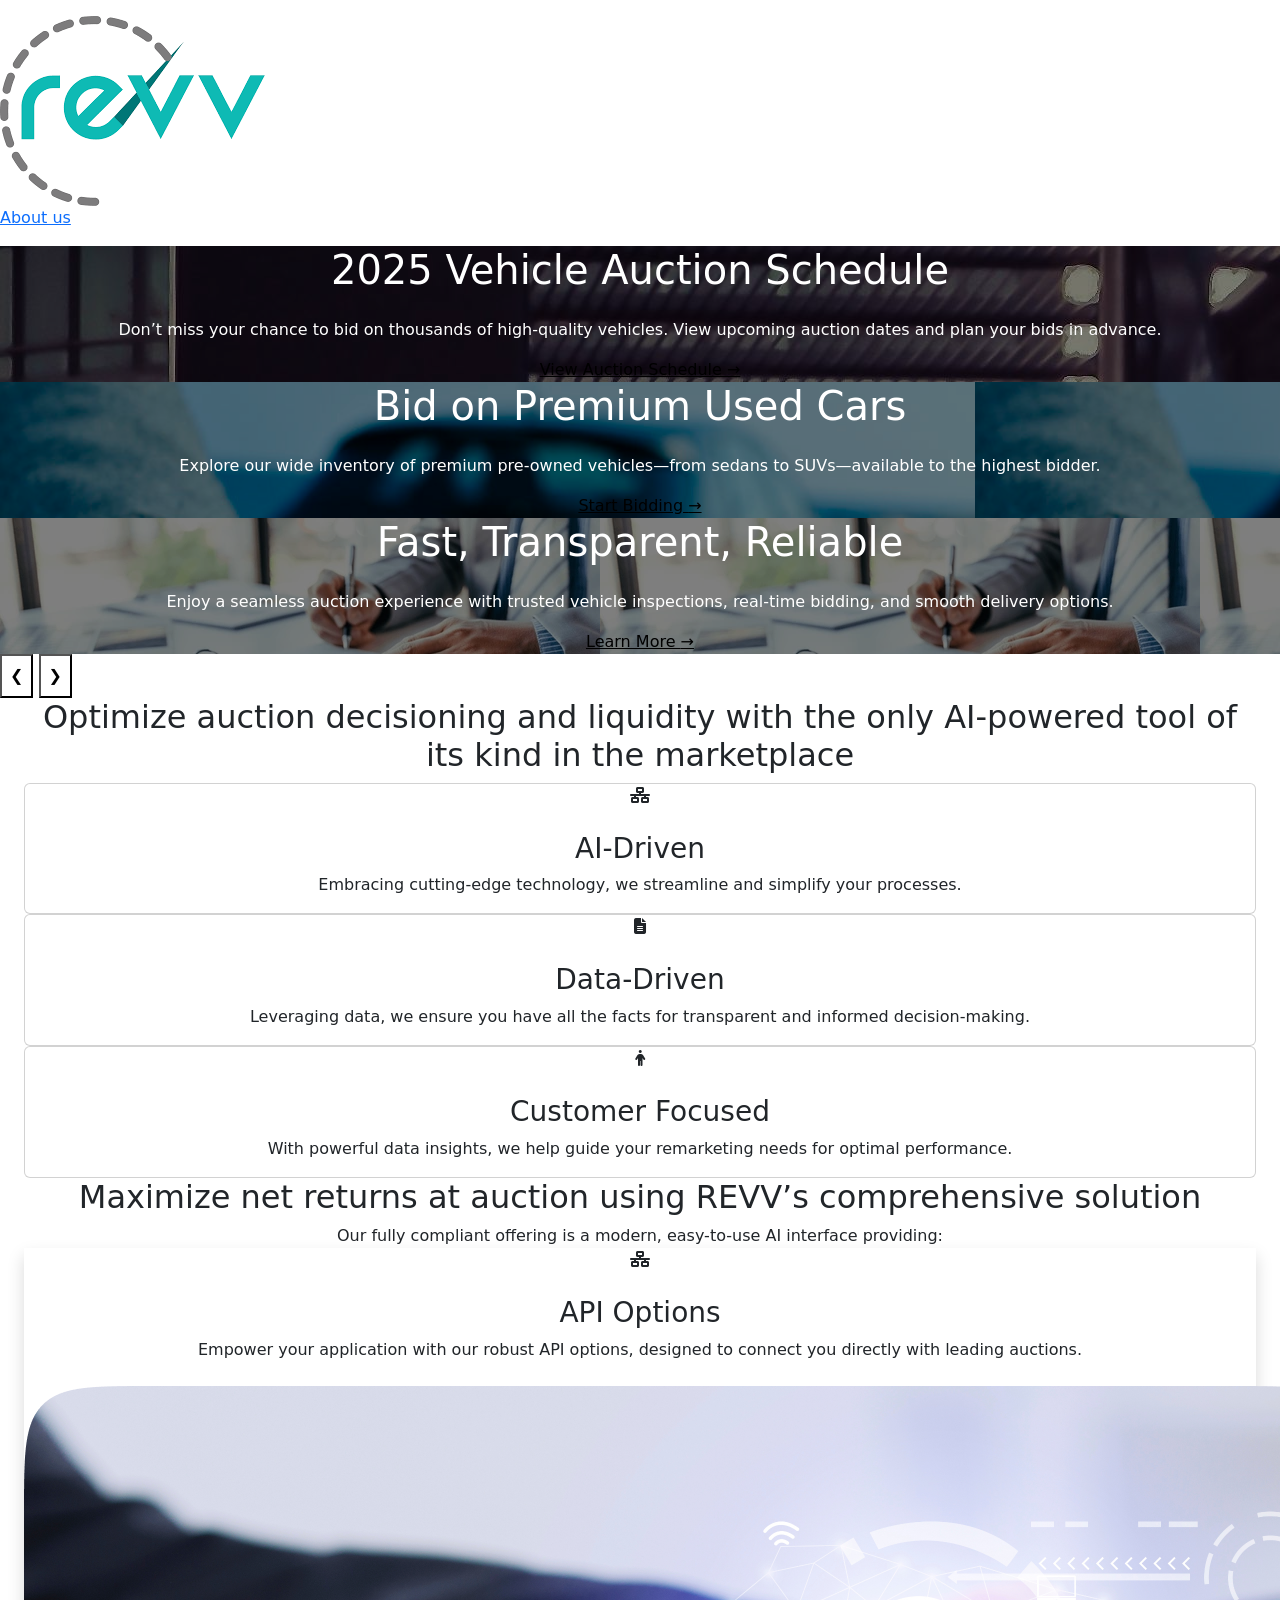
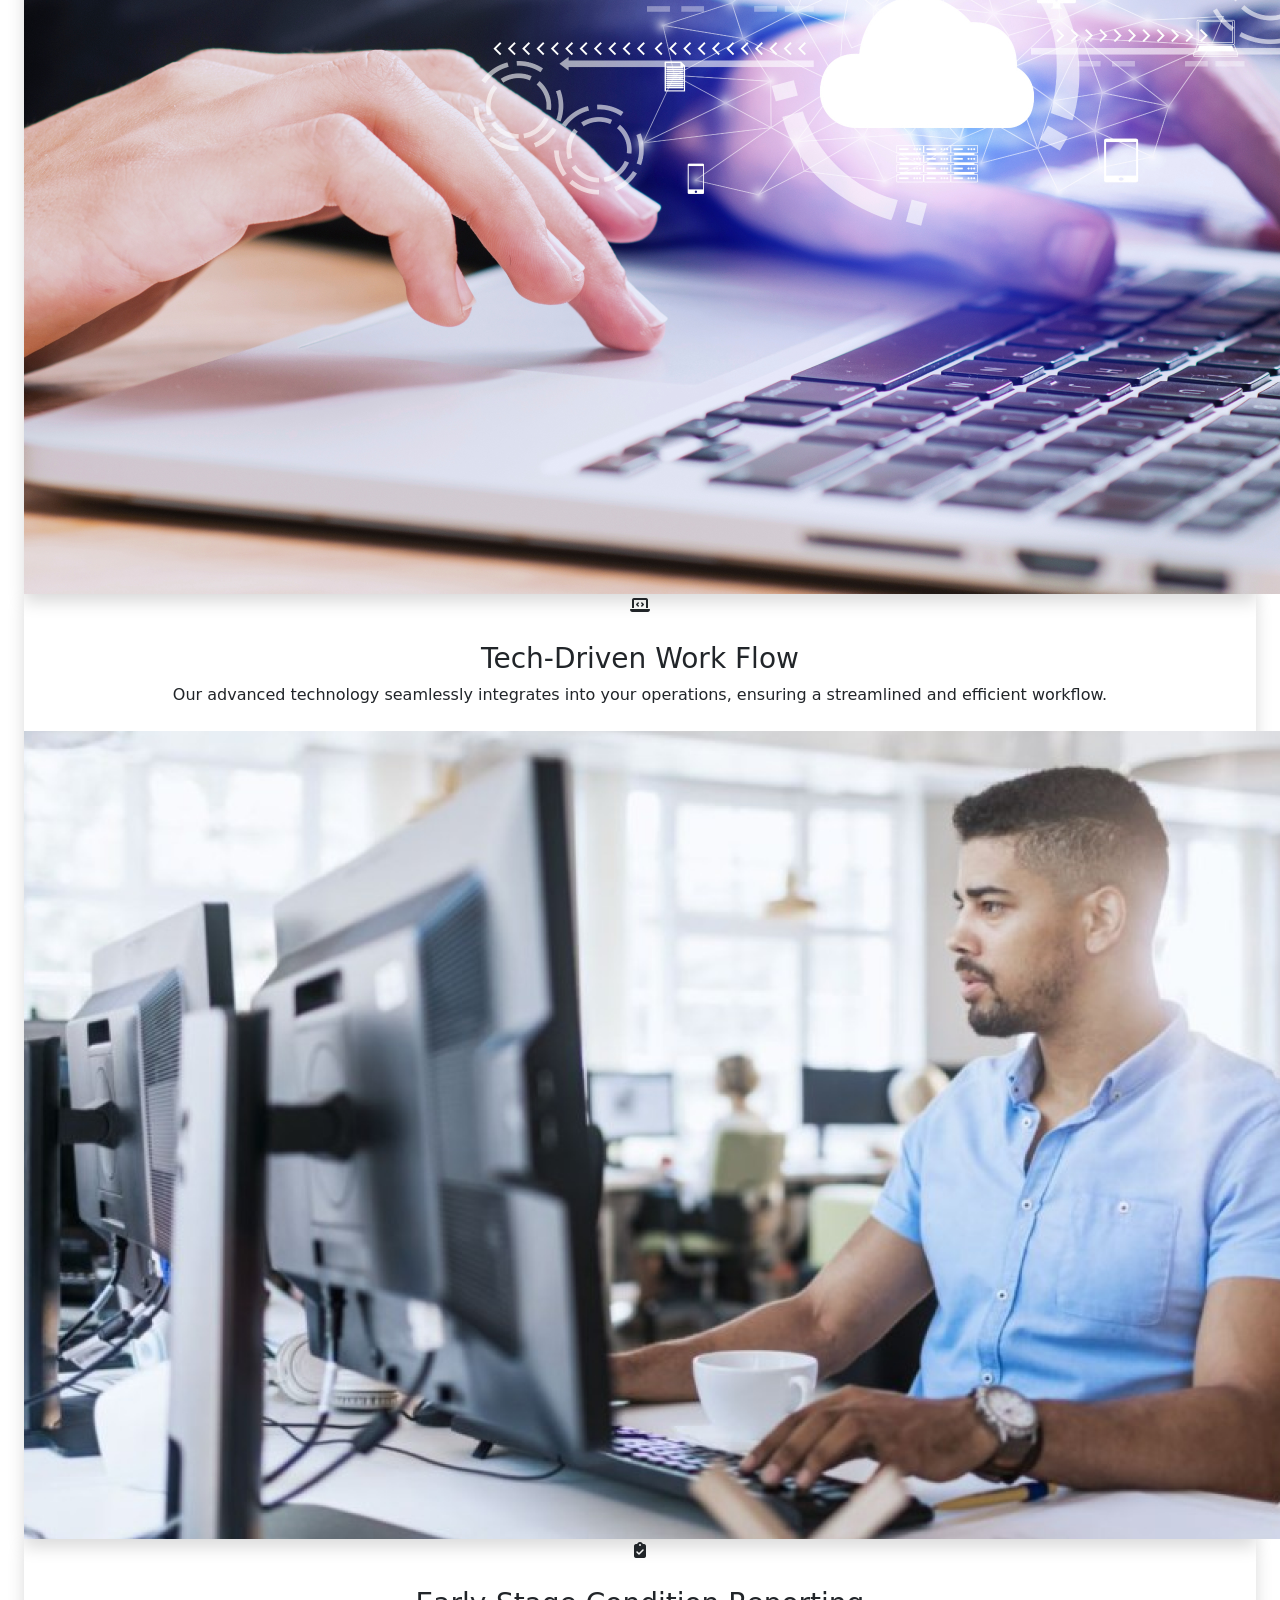
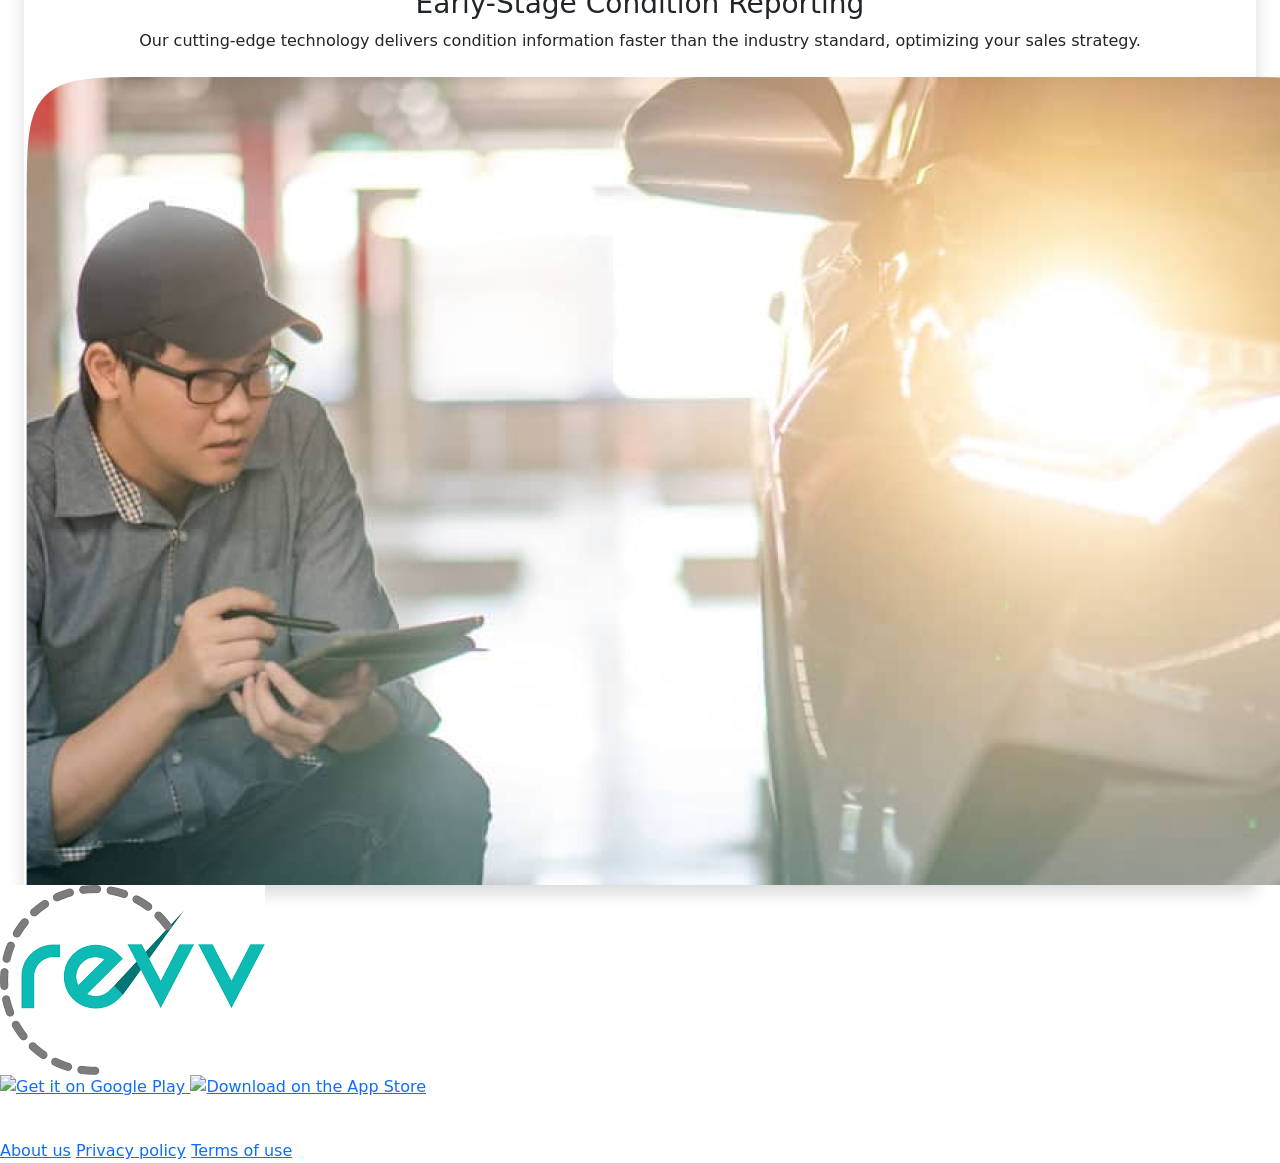
==== html index/index.html @ 60a27c34 "revv index" ====
<!DOCTYPE html>
<html lang="en">

<head>
  <meta charset="UTF-8" />
  <meta name="viewport" content="width=device-width, initial-scale=1.0" />
  <title>REVV Car Auction</title>
  <!-- Tailwind CSS: For utility-first CSS styling. -->
  <script src="https://cdn.tailwindcss.com"></script>
  <!-- Font Awesome: For icon fonts. -->
  <link rel="stylesheet" href="https://cdnjs.cloudflare.com/ajax/libs/font-awesome/6.5.1/css/all.min.css">
 <!-- Bootstrap: For layout or components (though rarely used in this file). -->
  <link href="https://cdn.jsdelivr.net/npm/bootstrap@5.3.0/dist/css/bootstrap.min.css" rel="stylesheet">
  <link href="https://cdn.jsdelivr.net/npm/bootstrap-icons@1.10.5/font/bootstrap-icons.css" rel="stylesheet">
</head>

<body class="bg-gray-100 text-gray-800">
  <!-- Top Nav -->
  <nav class="bg-white px-6 py-3 shadow flex justify-between items-center">
    <!-- Logo with link and more space -->
    <a href="index.html" class="flex items-center ml-12">
      <img src="revv.png" alt="Logo" class="h-10 md:h-16">
    </a>

    <!-- Links -->
    <div class="flex items-center space-x-6">
      <a href="https://revv.vin/about-us" class="text-gray-700 font-medium hover:text-blue-600">About us</a>
      <a href="login.html"
        class="bg-blue-900 text-white px-4 py-1.5 rounded-lg text-sm font-semibold hover:bg-blue-800 transition">
        Login
      </a>
    </div>
  </nav>

  <!-- Slider Section -->
  <section class="relative h-[500px] w-full overflow-hidden">
    <!-- Slides -->
    <div id="slides" class="relative h-full transition-all duration-700 ease-in-out">

      <!-- Slide 1 -->
      <div class="absolute inset-0 bg-cover bg-center" style="background-image: url('car.jpg');" data-slide="0">
        <div class="absolute inset-0 bg-black bg-opacity-50 flex items-center justify-center">
          <div class="text-center text-white max-w-2xl px-4">
            <h1 class="text-4xl md:text-5xl font-bold mb-4">2025 Vehicle Auction Schedule</h1>
            <p class="mb-6 text-lg">
              Don’t miss your chance to bid on thousands of high-quality vehicles. View upcoming auction dates and plan
              your bids in advance.
            </p>
            <a href="#"
              class="bg-yellow-400 hover:bg-yellow-500 text-black font-semibold px-6 py-3 rounded inline-flex items-center">
              View Auction Schedule <span class="ml-2 text-xl">→</span>
            </a>
          </div>
        </div>
      </div>

      <!-- Slide 2 -->
      <div class="absolute inset-0 bg-cover bg-center" style="background-image: url('car2.png');" data-slide="0">
        <div class="absolute inset-0 bg-black bg-opacity-50 flex items-center justify-center">
          <div class="text-center text-white max-w-2xl px-4">
            <h1 class="text-4xl md:text-5xl font-bold mb-4">Bid on Premium Used Cars</h1>
            <p class="mb-6 text-lg">
              Explore our wide inventory of premium pre-owned vehicles—from sedans to SUVs—available to the highest
              bidder.
            </p>
            <a href="#"
              class="bg-yellow-400 hover:bg-yellow-500 text-black font-semibold px-6 py-3 rounded inline-flex items-center">
              Start Bidding <span class="ml-2 text-xl">→</span>
            </a>
          </div>
        </div>
      </div>

      <!-- Slide 3 -->
      <div class="absolute inset-0 bg-cover bg-center" style="background-image: url('car4.jpg');" data-slide="0">
        <div class="absolute inset-0 bg-black bg-opacity-50 flex items-center justify-center">
          <div class="text-center text-white max-w-2xl px-4">
            <h1 class="text-4xl md:text-5xl font-bold mb-4">Fast, Transparent, Reliable</h1>
            <p class="mb-6 text-lg">
              Enjoy a seamless auction experience with trusted vehicle inspections, real-time bidding, and smooth
              delivery options.
            </p>
            <a href="#"
              class="bg-yellow-400 hover:bg-yellow-500 text-black font-semibold px-6 py-3 rounded inline-flex items-center">
              Learn More <span class="ml-2 text-xl">→</span>
            </a>
          </div>
        </div>
      </div>
    </div>

    <!-- Navigation Arrows -->
    <button onclick="prevSlide()"
      class="absolute left-2 top-1/2 transform -translate-y-1/2 bg-white bg-opacity-50 hover:bg-opacity-80 text-black p-2 rounded-full text-2xl">❮</button>
    <button onclick="nextSlide()"
      class="absolute right-2 top-1/2 transform -translate-y-1/2 bg-white bg-opacity-50 hover:bg-opacity-80 text-black p-2 rounded-full text-2xl">❯</button>
  </section>

  <section class="py-16 bg-white">
    <div class="max-w-7xl mx-auto px-4 text-center">
      <h2 class="text-2xl md:text-3xl font-semibold text-gray-800 mb-10">
        Optimize auction decisioning and liquidity with the only AI-powered tool of its kind in the marketplace
      </h2>

      <div class="grid grid-cols-1 md:grid-cols-3 gap-6">
        <!-- Card 1 -->
        <div
          class="card bg-green-100 rounded-2xl p-6 text-left shadow-md transition cursor-pointer hover:bg-green-900 hover:text-white">
          <div class="text-4xl mb-4">

            <i class="fa-solid fa-network-wired"></i>

          </div>
          <h3 class="font-semibold text-lg mb-2">AI-Driven</h3>
          <p>
            Embracing cutting-edge technology, we streamline and simplify your processes.
          </p>
        </div>

        <!-- Card 2 -->
        <div
          class="card bg-green-100 rounded-2xl p-6 text-left shadow-md transition cursor-pointer hover:bg-green-900 hover:text-white">

          <div class="text-4xl mb-4">

            <i class="fa-solid fa-file-lines"></i>
          </div>
          <h3 class="font-semibold text-lg mb-2">Data-Driven</h3>
          <p>
            Leveraging data, we ensure you have all the facts for transparent and informed decision-making.
          </p>
        </div>

        <!-- Card 3 -->
        <div
          class="card bg-green-100 rounded-2xl p-6 text-left shadow-md transition cursor-pointer hover:bg-green-900 hover:text-white">

          <div class="text-4xl mb-4">

            <i class="fa-solid fa-person"></i>
          </div>
          <h3 class="font-semibold text-lg mb-2">Customer Focused</h3>
          <p>
            With powerful data insights, we help guide your remarketing needs for optimal performance.
          </p>
        </div>
      </div>
    </div>
  </section>


  <section class="py-16 bg-white">
    <div class="max-w-7xl mx-auto px-4 text-center">
      <h2 class="text-2xl md:text-3xl font-semibold text-gray-800 mb-10">
        Maximize net returns at auction using REVV’s comprehensive solution
      </h2>
      <h3 class="text-2xl md:text-3xl font-semibold text-gray-800 mb-10"></h3>
      Our fully compliant offering is a modern, easy-to-use AI interface providing:
      <div class="grid grid-cols-1 md:grid-cols-3 gap-6 text-left">

        <!-- Card 1 -->
        <div class="purple-card bg-purple-100 rounded-2xl p-6 shadow hover:shadow-lg transition cursor-pointer">
          <div class="icon text-3xl mb-4 text-purple-700">
            <i class="fa-solid fa-network-wired"></i>
          </div>
          <h3 class="title font-semibold text-lg mb-2 text-gray-800">API Options</h3>
          <p class="description text-gray-700 mb-4">
            Empower your application with our robust API options, designed to connect you directly with leading
            auctions.
          </p>
          <img src="api.png" alt="API Options" class="w-full rounded-lg object-cover">
        </div>

        <!-- Card 2 -->
        <div class="purple-card bg-purple-100 rounded-2xl p-6 shadow hover:shadow-lg transition cursor-pointer">
          <div class="icon text-3xl mb-4 text-purple-700">
            <i class="fa-solid fa-laptop-code"></i>
          </div>
          <h3 class="title font-semibold text-lg mb-2 text-gray-800">Tech-Driven Work Flow</h3>
          <p class="description text-gray-700 mb-4">
            Our advanced technology seamlessly integrates into your operations, ensuring a streamlined and efficient
            workflow.
          </p>
          <img src="tech.png" alt="Tech-Driven Workflow" class="w-full rounded-lg object-cover">
        </div>

        <!-- Card 3 -->
        <div class="purple-card bg-purple-100 rounded-2xl p-6 shadow hover:shadow-lg transition cursor-pointer">
          <div class="icon text-3xl mb-4 text-purple-700">
            <i class="fa-solid fa-clipboard-check"></i>
          </div>
          <h3 class="title font-semibold text-lg mb-2 text-gray-800">Early-Stage Condition Reporting</h3>
          <p class="description text-gray-700 mb-4">
            Our cutting-edge technology delivers condition information faster than the industry standard, optimizing
            your sales strategy.
          </p>
          <img src="early.png" alt="Condition Reporting" class="w-full rounded-lg object-cover">
        </div>

      </div>
    </div>
  </section>
<footer class="bg-[#000066] text-white py-8">
  <div class="max-w-7xl mx-auto px-6 flex flex-col md:flex-row justify-between items-start gap-8">

    <!-- Left Section: Logo + App Buttons + Copyright -->
    <div class="flex flex-col items-start space-y-4">
      <!-- Logo -->
      <a href="index.html">
        <img src="revv.png" alt="REVV Logo" class="h-10">
      </a>

      <!-- App Badges -->
      <div class="flex gap-3">
        <a href="https://play.google.com/store/apps/details?id=com.revv.vin" target="_blank">
          <img src="https://upload.wikimedia.org/wikipedia/commons/7/78/Google_Play_Store_badge_EN.svg" alt="Get it on Google Play" class="h-10">
        </a>
        <a href="https://apps.apple.com/us/app/revv-ai/id6740824555" target="_blank">
          <img src="https://developer.apple.com/assets/elements/badges/download-on-the-app-store.svg" alt="Download on the App Store" class="h-10">
        </a>
      </div>

      <!-- Copyright -->
      <p class="text-sm">©2025 REVV. All rights reserved.</p>
    </div>

    <!-- Right Section: Footer Links -->
    <div class="text-left md:text-left space-y-2">
      <a href="#" class="block hover:underline">About us</a>
      <a href="#" class="block hover:underline">Privacy policy</a>
      <a href="#" class="block hover:underline">Terms of use</a>
    </div>
  </div>
</footer>




  <script>
    // Green cards - already working
    const greenCards = document.querySelectorAll('.card');

    greenCards.forEach(card => {
      card.addEventListener('click', () => {
        greenCards.forEach(c => {
          c.classList.remove('bg-green-900', 'text-white');
          c.classList.add('bg-green-100', 'text-gray-700');
        });

        card.classList.remove('bg-green-100', 'text-gray-700');
        card.classList.add('bg-green-900', 'text-white');
      });
    });

    // Purple cards - hover functionality with text color change
    const purpleCards = document.querySelectorAll('.purple-card');

    purpleCards.forEach(card => {
      card.addEventListener('mouseenter', () => {
        card.classList.remove('bg-purple-100');
        card.classList.add('bg-purple-900');

        // Change icon color
        card.querySelector('.icon').classList.remove('text-purple-700');
        card.querySelector('.icon').classList.add('text-white');

        // Change title color
        card.querySelector('.title').classList.remove('text-gray-800');
        card.querySelector('.title').classList.add('text-white');

        // Change description color
        card.querySelector('.description').classList.remove('text-gray-700');
        card.querySelector('.description').classList.add('text-white');
      });

      card.addEventListener('mouseleave', () => {
        card.classList.remove('bg-purple-900');
        card.classList.add('bg-purple-100');

        // Revert icon color
        card.querySelector('.icon').classList.remove('text-white');
        card.querySelector('.icon').classList.add('text-purple-700');

        // Revert title color
        card.querySelector('.title').classList.remove('text-white');
        card.querySelector('.title').classList.add('text-gray-800');

        // Revert description color
        card.querySelector('.description').classList.remove('text-white');
        card.querySelector('.description').classList.add('text-gray-700');
      });
    });
  </script>



  <script>
    const slides = document.querySelectorAll('[data-slide]');
    let currentSlide = 0;

    function showSlide(index) {
      slides.forEach((slide, i) => {
        slide.classList.toggle('hidden', i !== index);
      });
    }

    function nextSlide() {
      currentSlide = (currentSlide + 1) % slides.length;
      showSlide(currentSlide);
    }

    function prevSlide() {
      currentSlide = (currentSlide - 1 + slides.length) % slides.length;
      showSlide(currentSlide);
    }

    setInterval(nextSlide, 5000); 
  </script>




</body>

</html>
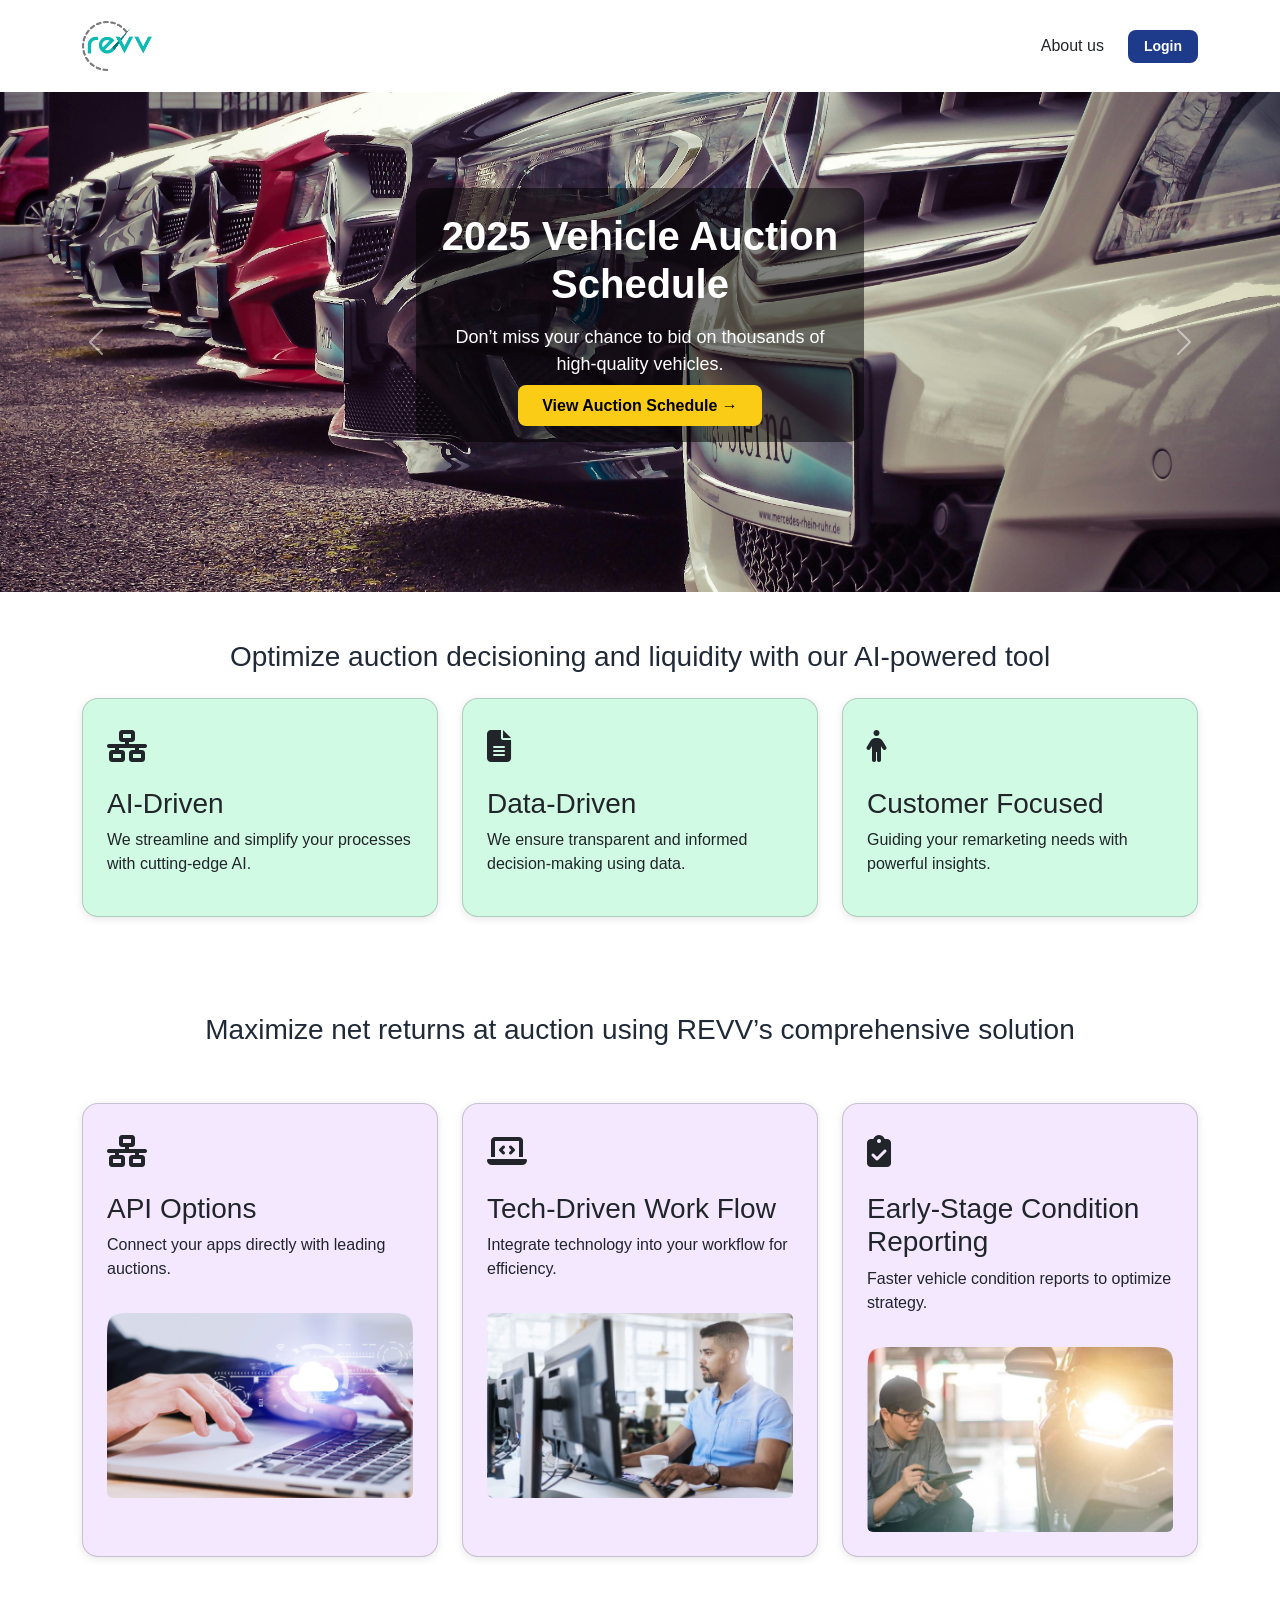
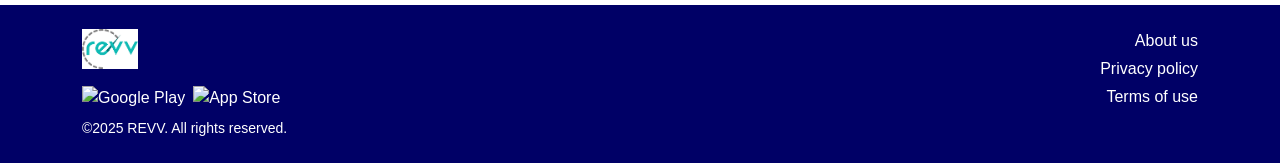
==== commit c0f114f6: "java script examples commit" ====
--- a/html index/index.html
+++ b/html index/index.html
@@ -5,321 +5,357 @@
   <meta charset="UTF-8" />
   <meta name="viewport" content="width=device-width, initial-scale=1.0" />
   <title>REVV Car Auction</title>
-  <!-- Tailwind CSS: For utility-first CSS styling. -->
-  <script src="https://cdn.tailwindcss.com"></script>
-  <!-- Font Awesome: For icon fonts. -->
-  <link rel="stylesheet" href="https://cdnjs.cloudflare.com/ajax/libs/font-awesome/6.5.1/css/all.min.css">
- <!-- Bootstrap: For layout or components (though rarely used in this file). -->
-  <link href="https://cdn.jsdelivr.net/npm/bootstrap@5.3.0/dist/css/bootstrap.min.css" rel="stylesheet">
-  <link href="https://cdn.jsdelivr.net/npm/bootstrap-icons@1.10.5/font/bootstrap-icons.css" rel="stylesheet">
+
+  <!-- Bootstrap CSS -->
+  <link href="https://cdn.jsdelivr.net/npm/bootstrap@5.3.0/dist/css/bootstrap.min.css" rel="stylesheet" />
+  <!-- Font Awesome for Icons -->
+  <link rel="stylesheet" href="https://cdnjs.cloudflare.com/ajax/libs/font-awesome/6.5.1/css/all.min.css" />
+
+  <style>
+    body {
+      margin: 0;
+      font-family: sans-serif;
+      background-color: #f3f4f6;
+      color: #1f2937;
+    }
+
+    a {
+      text-decoration: none;
+      color: inherit;
+    }
+
+    /* Navbar */
+    .navbar {
+      background-color: white;
+      padding: 0.75rem 1.5rem;
+      display: flex;
+      justify-content: space-between;
+      align-items: center;
+      box-shadow: 0 1px 3px rgba(0, 0, 0, 0.1);
+    }
+
+    .logo img {
+      height: 40px;
+    }
+
+    .nav-links a {
+      margin-left: 1.5rem;
+      font-weight: 500;
+    }
+
+    .login-btn {
+      background-color: #1e3a8a;
+      color: white;
+      padding: 0.375rem 1rem;
+      border-radius: 8px;
+      font-size: 0.875rem;
+      font-weight: 600;
+    }
+
+    .login-btn:hover {
+      background-color: #1e40af;
+    }
+
+    /* Bootstrap Carousel Custom Styling */
+    .carousel-slide {
+      height: 500px;
+      background-size: cover;
+      background-position: center;
+      position: relative;
+    }
+
+    .carousel-caption {
+      position: absolute;
+      bottom: 30%;
+      left: 50%;
+      transform: translateX(-50%);
+      color: white;
+      text-align: center;
+      max-width: 700px;
+      background-color: rgba(0, 0, 0, 0.5);
+      padding: 1.5rem;
+      border-radius: 1rem;
+    }
+
+    .carousel-caption h1 {
+      font-size: 2.5rem;
+      font-weight: bold;
+      margin-bottom: 1rem;
+    }
+
+    .carousel-caption p {
+      font-size: 1.125rem;
+      margin-bottom: 1rem;
+    }
+
+    .yellow-btn {
+      background-color: #facc15;
+      padding: 0.75rem 1.5rem;
+      border-radius: 8px;
+      font-weight: bold;
+      color: black;
+    }
+
+    .yellow-btn:hover {
+      background-color: #eab308;
+    }
+
+    /* Section */
+    .features-section {
+      padding: 4rem 1rem;
+      background: white;
+      text-align: center;
+    }
+
+    .features-section h2 {
+      font-size: 1.75rem;
+      margin-bottom: 2rem;
+    }
+
+    .card-grid {
+      display: grid;
+      gap: 1.5rem;
+      grid-template-columns: 1fr;
+      max-width: 1200px;
+      margin: auto;
+    }
+
+    @media (min-width: 768px) {
+      .card-grid {
+        grid-template-columns: repeat(3, 1fr);
+      }
+    }
+
+    .card {
+      padding: 1.5rem;
+      border-radius: 1rem;
+      box-shadow: 0 2px 8px rgba(0, 0, 0, 0.1);
+      text-align: left;
+      cursor: pointer;
+      transition: all 0.3s;
+    }
+
+    .card img {
+      width: 100%;
+      border-radius: 0.5rem;
+      margin-top: 1rem;
+    }
+
+    .green-card {
+      background-color: #d1fae5;
+    }
+
+    .green-card:hover {
+      background-color: #065f46;
+      color: white;
+    }
+
+    .purple-card {
+      background-color: #f3e8ff;
+    }
+
+    .purple-card:hover {
+      background-color: #6b21a8;
+      color: white;
+    }
+
+    .icon {
+      font-size: 2rem;
+      margin-bottom: 1rem;
+    }
+
+    .purple {
+      color: #7e22ce;
+    }
+
+    footer {
+      background-color: #000066;
+      color: white;
+      padding: 2rem 1rem;
+    }
+
+    .footer-container {
+      display: flex;
+      flex-direction: column;
+      gap: 2rem;
+      max-width: 1200px;
+      margin: auto;
+    }
+
+    .footer-left img {
+      height: 40px;
+    }
+
+    .app-badges img {
+      height: 40px;
+      margin-right: 1rem;
+    }
+
+    .footer-right a {
+      display: block;
+      margin-bottom: 0.5rem;
+    }
+  </style>
 </head>
 
-<body class="bg-gray-100 text-gray-800">
-  <!-- Top Nav -->
-  <nav class="bg-white px-6 py-3 shadow flex justify-between items-center">
-    <!-- Logo with link and more space -->
-    <a href="index.html" class="flex items-center ml-12">
-      <img src="revv.png" alt="Logo" class="h-10 md:h-16">
-    </a>
-
-    <!-- Links -->
-    <div class="flex items-center space-x-6">
-      <a href="https://revv.vin/about-us" class="text-gray-700 font-medium hover:text-blue-600">About us</a>
-      <a href="login.html"
-        class="bg-blue-900 text-white px-4 py-1.5 rounded-lg text-sm font-semibold hover:bg-blue-800 transition">
-        Login
+<body>
+
+  <!-- Navbar -->
+  <nav class="navbar navbar-expand-lg navbar-light bg-white shadow-sm py-3">
+    <div class="container d-flex justify-content-between align-items-center">
+      <a class="navbar-brand" href="index.html">
+        <img src="revv.png" alt="Logo" height="50">
       </a>
+      <div class="d-flex align-items-center gap-4">
+        <a href="https://revv.vin/about-us" class="text-dark fw-medium text-decoration-none">About us</a>
+        <a href="login.html" class="login-btn">Login</a>
+      </div>
     </div>
   </nav>
-
-  <!-- Slider Section -->
-  <section class="relative h-[500px] w-full overflow-hidden">
-    <!-- Slides -->
-    <div id="slides" class="relative h-full transition-all duration-700 ease-in-out">
-
-      <!-- Slide 1 -->
-      <div class="absolute inset-0 bg-cover bg-center" style="background-image: url('car.jpg');" data-slide="0">
-        <div class="absolute inset-0 bg-black bg-opacity-50 flex items-center justify-center">
-          <div class="text-center text-white max-w-2xl px-4">
-            <h1 class="text-4xl md:text-5xl font-bold mb-4">2025 Vehicle Auction Schedule</h1>
-            <p class="mb-6 text-lg">
-              Don’t miss your chance to bid on thousands of high-quality vehicles. View upcoming auction dates and plan
-              your bids in advance.
-            </p>
-            <a href="#"
-              class="bg-yellow-400 hover:bg-yellow-500 text-black font-semibold px-6 py-3 rounded inline-flex items-center">
-              View Auction Schedule <span class="ml-2 text-xl">→</span>
-            </a>
+  <!-- Bootstrap Carousel -->
+  <div id="revvCarousel" class="carousel slide" data-bs-ride="carousel">
+    <div class="carousel-inner">
+      <div class="carousel-item active">
+        <div class="carousel-slide" style="background-image: url('car.jpg');">
+          <div class="carousel-caption">
+            <h1>2025 Vehicle Auction Schedule</h1>
+            <p>Don’t miss your chance to bid on thousands of high-quality vehicles.</p>
+            <a href="#" class="yellow-btn">View Auction Schedule →</a>
           </div>
         </div>
       </div>
-
-      <!-- Slide 2 -->
-      <div class="absolute inset-0 bg-cover bg-center" style="background-image: url('car2.png');" data-slide="0">
-        <div class="absolute inset-0 bg-black bg-opacity-50 flex items-center justify-center">
-          <div class="text-center text-white max-w-2xl px-4">
-            <h1 class="text-4xl md:text-5xl font-bold mb-4">Bid on Premium Used Cars</h1>
-            <p class="mb-6 text-lg">
-              Explore our wide inventory of premium pre-owned vehicles—from sedans to SUVs—available to the highest
-              bidder.
-            </p>
-            <a href="#"
-              class="bg-yellow-400 hover:bg-yellow-500 text-black font-semibold px-6 py-3 rounded inline-flex items-center">
-              Start Bidding <span class="ml-2 text-xl">→</span>
-            </a>
+      <div class="carousel-item">
+        <div class="carousel-slide" style="background-image: url('car2.png');">
+          <div class="carousel-caption">
+            <h1>Bid on Premium Used Cars</h1>
+            <p>Explore our wide inventory of premium pre-owned vehicles.</p>
+            <a href="#" class="yellow-btn">Start Bidding →</a>
           </div>
         </div>
       </div>
-
-      <!-- Slide 3 -->
-      <div class="absolute inset-0 bg-cover bg-center" style="background-image: url('car4.jpg');" data-slide="0">
-        <div class="absolute inset-0 bg-black bg-opacity-50 flex items-center justify-center">
-          <div class="text-center text-white max-w-2xl px-4">
-            <h1 class="text-4xl md:text-5xl font-bold mb-4">Fast, Transparent, Reliable</h1>
-            <p class="mb-6 text-lg">
-              Enjoy a seamless auction experience with trusted vehicle inspections, real-time bidding, and smooth
-              delivery options.
-            </p>
-            <a href="#"
-              class="bg-yellow-400 hover:bg-yellow-500 text-black font-semibold px-6 py-3 rounded inline-flex items-center">
-              Learn More <span class="ml-2 text-xl">→</span>
-            </a>
+      <div class="carousel-item">
+        <div class="carousel-slide" style="background-image: url('car4.jpg');">
+          <div class="carousel-caption">
+            <h1>Fast, Transparent, Reliable</h1>
+            <p>Enjoy a seamless auction experience with trusted inspections.</p>
+            <a href="#" class="yellow-btn">Learn More →</a>
           </div>
         </div>
       </div>
     </div>
 
-    <!-- Navigation Arrows -->
-    <button onclick="prevSlide()"
-      class="absolute left-2 top-1/2 transform -translate-y-1/2 bg-white bg-opacity-50 hover:bg-opacity-80 text-black p-2 rounded-full text-2xl">❮</button>
-    <button onclick="nextSlide()"
-      class="absolute right-2 top-1/2 transform -translate-y-1/2 bg-white bg-opacity-50 hover:bg-opacity-80 text-black p-2 rounded-full text-2xl">❯</button>
-  </section>
-
-  <section class="py-16 bg-white">
-    <div class="max-w-7xl mx-auto px-4 text-center">
-      <h2 class="text-2xl md:text-3xl font-semibold text-gray-800 mb-10">
-        Optimize auction decisioning and liquidity with the only AI-powered tool of its kind in the marketplace
-      </h2>
-
-      <div class="grid grid-cols-1 md:grid-cols-3 gap-6">
-        <!-- Card 1 -->
-        <div
-          class="card bg-green-100 rounded-2xl p-6 text-left shadow-md transition cursor-pointer hover:bg-green-900 hover:text-white">
-          <div class="text-4xl mb-4">
-
-            <i class="fa-solid fa-network-wired"></i>
-
-          </div>
-          <h3 class="font-semibold text-lg mb-2">AI-Driven</h3>
-          <p>
-            Embracing cutting-edge technology, we streamline and simplify your processes.
-          </p>
-        </div>
-
-        <!-- Card 2 -->
-        <div
-          class="card bg-green-100 rounded-2xl p-6 text-left shadow-md transition cursor-pointer hover:bg-green-900 hover:text-white">
-
-          <div class="text-4xl mb-4">
-
-            <i class="fa-solid fa-file-lines"></i>
-          </div>
-          <h3 class="font-semibold text-lg mb-2">Data-Driven</h3>
-          <p>
-            Leveraging data, we ensure you have all the facts for transparent and informed decision-making.
-          </p>
-        </div>
-
-        <!-- Card 3 -->
-        <div
-          class="card bg-green-100 rounded-2xl p-6 text-left shadow-md transition cursor-pointer hover:bg-green-900 hover:text-white">
-
-          <div class="text-4xl mb-4">
-
-            <i class="fa-solid fa-person"></i>
-          </div>
-          <h3 class="font-semibold text-lg mb-2">Customer Focused</h3>
-          <p>
-            With powerful data insights, we help guide your remarketing needs for optimal performance.
-          </p>
-        </div>
-      </div>
-    </div>
-  </section>
-
-
-  <section class="py-16 bg-white">
-    <div class="max-w-7xl mx-auto px-4 text-center">
-      <h2 class="text-2xl md:text-3xl font-semibold text-gray-800 mb-10">
-        Maximize net returns at auction using REVV’s comprehensive solution
-      </h2>
-      <h3 class="text-2xl md:text-3xl font-semibold text-gray-800 mb-10"></h3>
-      Our fully compliant offering is a modern, easy-to-use AI interface providing:
-      <div class="grid grid-cols-1 md:grid-cols-3 gap-6 text-left">
-
-        <!-- Card 1 -->
-        <div class="purple-card bg-purple-100 rounded-2xl p-6 shadow hover:shadow-lg transition cursor-pointer">
-          <div class="icon text-3xl mb-4 text-purple-700">
-            <i class="fa-solid fa-network-wired"></i>
-          </div>
-          <h3 class="title font-semibold text-lg mb-2 text-gray-800">API Options</h3>
-          <p class="description text-gray-700 mb-4">
-            Empower your application with our robust API options, designed to connect you directly with leading
-            auctions.
-          </p>
-          <img src="api.png" alt="API Options" class="w-full rounded-lg object-cover">
-        </div>
-
-        <!-- Card 2 -->
-        <div class="purple-card bg-purple-100 rounded-2xl p-6 shadow hover:shadow-lg transition cursor-pointer">
-          <div class="icon text-3xl mb-4 text-purple-700">
-            <i class="fa-solid fa-laptop-code"></i>
-          </div>
-          <h3 class="title font-semibold text-lg mb-2 text-gray-800">Tech-Driven Work Flow</h3>
-          <p class="description text-gray-700 mb-4">
-            Our advanced technology seamlessly integrates into your operations, ensuring a streamlined and efficient
-            workflow.
-          </p>
-          <img src="tech.png" alt="Tech-Driven Workflow" class="w-full rounded-lg object-cover">
-        </div>
-
-        <!-- Card 3 -->
-        <div class="purple-card bg-purple-100 rounded-2xl p-6 shadow hover:shadow-lg transition cursor-pointer">
-          <div class="icon text-3xl mb-4 text-purple-700">
-            <i class="fa-solid fa-clipboard-check"></i>
-          </div>
-          <h3 class="title font-semibold text-lg mb-2 text-gray-800">Early-Stage Condition Reporting</h3>
-          <p class="description text-gray-700 mb-4">
-            Our cutting-edge technology delivers condition information faster than the industry standard, optimizing
-            your sales strategy.
-          </p>
-          <img src="early.png" alt="Condition Reporting" class="w-full rounded-lg object-cover">
-        </div>
-
-      </div>
-    </div>
-  </section>
-<footer class="bg-[#000066] text-white py-8">
-  <div class="max-w-7xl mx-auto px-6 flex flex-col md:flex-row justify-between items-start gap-8">
-
-    <!-- Left Section: Logo + App Buttons + Copyright -->
-    <div class="flex flex-col items-start space-y-4">
-      <!-- Logo -->
+    <button class="carousel-control-prev" type="button" data-bs-target="#revvCarousel" data-bs-slide="prev">
+      <span class="carousel-control-prev-icon"></span>
+    </button>
+    <button class="carousel-control-next" type="button" data-bs-target="#revvCarousel" data-bs-slide="next">
+      <span class="carousel-control-next-icon"></span>
+    </button>
+  </div>
+
+  <!-- Feature Cards -->
+<section class="features-section bg-white py-5">
+  <div class="container">
+    <h2 class="text-center mb-4">Optimize auction decisioning and liquidity with our AI-powered tool</h2>
+    <div class="row g-4">
+      <div class="col-lg-4">
+        <div class="card green-card p-4 text-start h-100">
+          <div class="icon mb-3"><i class="fa-solid fa-network-wired"></i></div>
+          <h3>AI-Driven</h3>
+          <p>We streamline and simplify your processes with cutting-edge AI.</p>
+        </div>
+      </div>
+      <div class="col-lg-4">
+        <div class="card green-card p-4 text-start h-100">
+          <div class="icon mb-3"><i class="fa-solid fa-file-lines"></i></div>
+          <h3>Data-Driven</h3>
+          <p>We ensure transparent and informed decision-making using data.</p>
+        </div>
+      </div>
+      <div class="col-lg-4">
+        <div class="card green-card p-4 text-start h-100">
+          <div class="icon mb-3"><i class="fa-solid fa-person"></i></div>
+          <h3>Customer Focused</h3>
+          <p>Guiding your remarketing needs with powerful insights.</p>
+        </div>
+      </div>
+    </div>
+  </div>
+</section>
+
+
+<section class="features-section bg-white py-5">
+  <div class="container">
+    <h2 class="text-center">Maximize net returns at auction using REVV’s comprehensive solution</h2>
+    <div class="row g-4 mt-4">
+      
+      <!-- Card 1 -->
+      <div class="col-lg-4">
+        <div class="card purple-card p-4 h-100 text-start">
+          <div class="icon text-purple mb-3"><i class="fa-solid fa-network-wired"></i></div>
+          <h3>API Options</h3>
+          <p>Connect your apps directly with leading auctions.</p>
+          <img src="api.png" alt="API Options" class="img-fluid rounded">
+        </div>
+      </div>
+
+      <!-- Card 2 -->
+      <div class="col-lg-4">
+        <div class="card purple-card p-4 h-100 text-start">
+          <div class="icon text-purple mb-3"><i class="fa-solid fa-laptop-code"></i></div>
+          <h3>Tech-Driven Work Flow</h3>
+          <p>Integrate technology into your workflow for efficiency.</p>
+          <img src="tech.png" alt="Tech-Driven Workflow" class="img-fluid rounded">
+        </div>
+      </div>
+
+      <!-- Card 3 -->
+      <div class="col-lg-4">
+        <div class="card purple-card p-4 h-100 text-start">
+          <div class="icon text-purple mb-3"><i class="fa-solid fa-clipboard-check"></i></div>
+          <h3>Early-Stage Condition Reporting</h3>
+          <p>Faster vehicle condition reports to optimize strategy.</p>
+          <img src="early.png" alt="Condition Reporting" class="img-fluid rounded">
+        </div>
+      </div>
+
+    </div>
+  </div>
+</section>
+
+
+ <footer style="background-color: #000066;" class="text-white py-4">
+  <div class="container d-flex flex-column flex-md-row justify-content-between align-items-start">
+    
+    <!-- Left: Logo + Store Buttons + Copyright -->
+    <div class="text-center text-md-start mb-3 mb-md-0">
+      <!-- <img src="revv.png" alt="REVV Logo" height="40" class="mb-3"> -->
+
       <a href="index.html">
-        <img src="revv.png" alt="REVV Logo" class="h-10">
+        <img src="revv.png" alt="REVV Logo" height="40" class="mb-3">
       </a>
-
-      <!-- App Badges -->
-      <div class="flex gap-3">
+      <div class="d-flex justify-content-center justify-content-md-start gap-2 mb-2">
         <a href="https://play.google.com/store/apps/details?id=com.revv.vin" target="_blank">
-          <img src="https://upload.wikimedia.org/wikipedia/commons/7/78/Google_Play_Store_badge_EN.svg" alt="Get it on Google Play" class="h-10">
+          <img src="https://upload.wikimedia.org/wikipedia/commons/7/78/Google_Play_Store_badge_EN.svg" alt="Google Play" height="40">
         </a>
         <a href="https://apps.apple.com/us/app/revv-ai/id6740824555" target="_blank">
-          <img src="https://developer.apple.com/assets/elements/badges/download-on-the-app-store.svg" alt="Download on the App Store" class="h-10">
+          <img src="https://developer.apple.com/assets/elements/badges/download-on-the-app-store.svg" alt="App Store" height="40">
         </a>
       </div>
 
-      <!-- Copyright -->
-      <p class="text-sm">©2025 REVV. All rights reserved.</p>
-    </div>
-
-    <!-- Right Section: Footer Links -->
-    <div class="text-left md:text-left space-y-2">
-      <a href="#" class="block hover:underline">About us</a>
-      <a href="#" class="block hover:underline">Privacy policy</a>
-      <a href="#" class="block hover:underline">Terms of use</a>
+      <p class="small mb-0">©2025 REVV. All rights reserved.</p>
+    </div>
+
+  
+    <div class="text-center text-md-end">
+      <a href="#" class="d-block text-white text-decoration-none mb-1">About us</a>
+      <a href="#" class="d-block text-white text-decoration-none mb-1">Privacy policy</a>
+      <a href="#" class="d-block text-white text-decoration-none">Terms of use</a>
     </div>
   </div>
 </footer>
 
-
-
-
-  <script>
-    // Green cards - already working
-    const greenCards = document.querySelectorAll('.card');
-
-    greenCards.forEach(card => {
-      card.addEventListener('click', () => {
-        greenCards.forEach(c => {
-          c.classList.remove('bg-green-900', 'text-white');
-          c.classList.add('bg-green-100', 'text-gray-700');
-        });
-
-        card.classList.remove('bg-green-100', 'text-gray-700');
-        card.classList.add('bg-green-900', 'text-white');
-      });
-    });
-
-    // Purple cards - hover functionality with text color change
-    const purpleCards = document.querySelectorAll('.purple-card');
-
-    purpleCards.forEach(card => {
-      card.addEventListener('mouseenter', () => {
-        card.classList.remove('bg-purple-100');
-        card.classList.add('bg-purple-900');
-
-        // Change icon color
-        card.querySelector('.icon').classList.remove('text-purple-700');
-        card.querySelector('.icon').classList.add('text-white');
-
-        // Change title color
-        card.querySelector('.title').classList.remove('text-gray-800');
-        card.querySelector('.title').classList.add('text-white');
-
-        // Change description color
-        card.querySelector('.description').classList.remove('text-gray-700');
-        card.querySelector('.description').classList.add('text-white');
-      });
-
-      card.addEventListener('mouseleave', () => {
-        card.classList.remove('bg-purple-900');
-        card.classList.add('bg-purple-100');
-
-        // Revert icon color
-        card.querySelector('.icon').classList.remove('text-white');
-        card.querySelector('.icon').classList.add('text-purple-700');
-
-        // Revert title color
-        card.querySelector('.title').classList.remove('text-white');
-        card.querySelector('.title').classList.add('text-gray-800');
-
-        // Revert description color
-        card.querySelector('.description').classList.remove('text-white');
-        card.querySelector('.description').classList.add('text-gray-700');
-      });
-    });
-  </script>
-
-
-
-  <script>
-    const slides = document.querySelectorAll('[data-slide]');
-    let currentSlide = 0;
-
-    function showSlide(index) {
-      slides.forEach((slide, i) => {
-        slide.classList.toggle('hidden', i !== index);
-      });
-    }
-
-    function nextSlide() {
-      currentSlide = (currentSlide + 1) % slides.length;
-      showSlide(currentSlide);
-    }
-
-    function prevSlide() {
-      currentSlide = (currentSlide - 1 + slides.length) % slides.length;
-      showSlide(currentSlide);
-    }
-
-    setInterval(nextSlide, 5000); 
-  </script>
-
-
-
-
+  <!-- Bootstrap JS -->
+  <script src="https://cdn.jsdelivr.net/npm/bootstrap@5.3.0/dist/js/bootstrap.bundle.min.js"></script>
 </body>
 
-</html>+</html>
